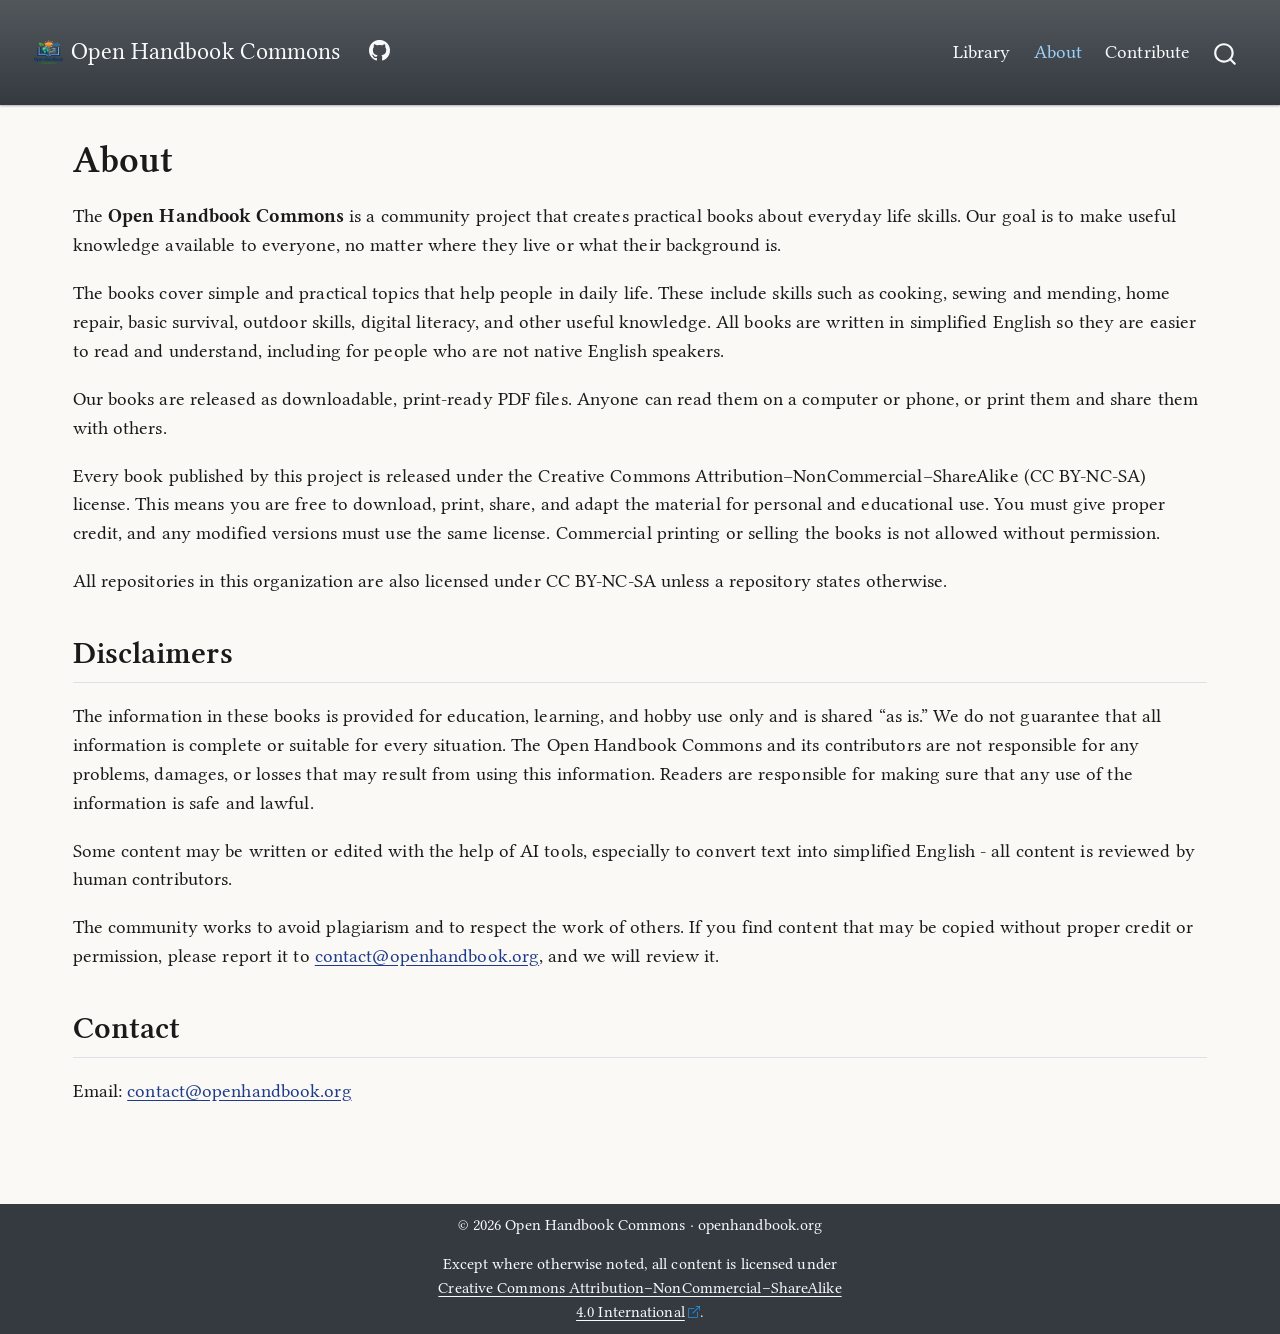
==== docs/about/index.html @ 146eb802 "website start" ====
<!DOCTYPE html>
<html xmlns="http://www.w3.org/1999/xhtml" lang="en" xml:lang="en"><head>

<meta charset="utf-8">
<meta name="generator" content="quarto-1.8.26">

<meta name="viewport" content="width=device-width, initial-scale=1.0, user-scalable=yes">


<title>About – Open Handbook Commons</title>
<style>
code{white-space: pre-wrap;}
span.smallcaps{font-variant: small-caps;}
div.columns{display: flex; gap: min(4vw, 1.5em);}
div.column{flex: auto; overflow-x: auto;}
div.hanging-indent{margin-left: 1.5em; text-indent: -1.5em;}
ul.task-list{list-style: none;}
ul.task-list li input[type="checkbox"] {
  width: 0.8em;
  margin: 0 0.8em 0.2em -1em; /* quarto-specific, see https://github.com/quarto-dev/quarto-cli/issues/4556 */ 
  vertical-align: middle;
}
</style>


<script src="../site_libs/quarto-nav/quarto-nav.js"></script>
<script src="../site_libs/quarto-nav/headroom.min.js"></script>
<script src="../site_libs/clipboard/clipboard.min.js"></script>
<script src="../site_libs/quarto-search/autocomplete.umd.js"></script>
<script src="../site_libs/quarto-search/fuse.min.js"></script>
<script src="../site_libs/quarto-search/quarto-search.js"></script>
<meta name="quarto:offset" content="../">
<script src="../site_libs/quarto-html/quarto.js" type="module"></script>
<script src="../site_libs/quarto-html/tabsets/tabsets.js" type="module"></script>
<script src="../site_libs/quarto-html/axe/axe-check.js" type="module"></script>
<script src="../site_libs/quarto-html/popper.min.js"></script>
<script src="../site_libs/quarto-html/tippy.umd.min.js"></script>
<script src="../site_libs/quarto-html/anchor.min.js"></script>
<link href="../site_libs/quarto-html/tippy.css" rel="stylesheet">
<link href="../site_libs/quarto-html/quarto-syntax-highlighting-587c61ba64f3a5504c4d52d930310e48.css" rel="stylesheet" id="quarto-text-highlighting-styles">
<script src="../site_libs/bootstrap/bootstrap.min.js"></script>
<link href="../site_libs/bootstrap/bootstrap-icons.css" rel="stylesheet">
<link href="../site_libs/bootstrap/bootstrap-e35fc0e7033b9ed4c86887e89d5472b5.min.css" rel="stylesheet" append-hash="true" id="quarto-bootstrap" data-mode="light">
<script id="quarto-search-options" type="application/json">{
  "location": "navbar",
  "copy-button": false,
  "collapse-after": 3,
  "panel-placement": "end",
  "type": "overlay",
  "limit": 50,
  "keyboard-shortcut": [
    "f",
    "/",
    "s"
  ],
  "show-item-context": false,
  "language": {
    "search-no-results-text": "No results",
    "search-matching-documents-text": "matching documents",
    "search-copy-link-title": "Copy link to search",
    "search-hide-matches-text": "Hide additional matches",
    "search-more-match-text": "more match in this document",
    "search-more-matches-text": "more matches in this document",
    "search-clear-button-title": "Clear",
    "search-text-placeholder": "",
    "search-detached-cancel-button-title": "Cancel",
    "search-submit-button-title": "Submit",
    "search-label": "Search"
  }
}</script>
<script type="text/javascript" src="https://platform-api.sharethis.com/js/sharethis.js#property=651f6abdc9bda500128cb0eb&amp;product=sticky-share-buttons&amp;source=platform" async="async"></script>
<link rel="preconnect" href="https://fonts.googleapis.com">
<link rel="preconnect" href="https://fonts.gstatic.com" crossorigin="">
<link href="https://fonts.googleapis.com/css2?family=Libertinus+Serif:wght@400;600;700&amp;display=swap" rel="stylesheet">


<link rel="stylesheet" href="../css/styles.css">
</head>

<body class="nav-fixed quarto-light">

<div id="quarto-search-results"></div>
  <header id="quarto-header" class="headroom fixed-top">
    <nav class="navbar navbar-expand-lg " data-bs-theme="dark">
      <div class="navbar-container container-fluid">
      <div class="navbar-brand-container mx-auto">
    <a href="../index.html" class="navbar-brand navbar-brand-logo">
    <img src="../images/logo.png" alt="Open Handbook Commons Logo" class="navbar-logo light-content">
    <img src="../images/logo.png" alt="Open Handbook Commons Logo" class="navbar-logo dark-content">
    </a>
    <a class="navbar-brand" href="../index.html">
    <span class="navbar-title">Open Handbook Commons</span>
    </a>
  </div>
            <div id="quarto-search" class="" title="Search"></div>
          <button class="navbar-toggler" type="button" data-bs-toggle="collapse" data-bs-target="#navbarCollapse" aria-controls="navbarCollapse" role="menu" aria-expanded="false" aria-label="Toggle navigation" onclick="if (window.quartoToggleHeadroom) { window.quartoToggleHeadroom(); }">
  <span class="navbar-toggler-icon"></span>
</button>
          <div class="collapse navbar-collapse" id="navbarCollapse">
            <ul class="navbar-nav navbar-nav-scroll me-auto">
  <li class="nav-item compact">
    <a class="nav-link" href="https://github.com/openhandbookcommons"> <i class="bi bi-github" role="img">
</i> 
<span class="menu-text"></span></a>
  </li>  
</ul>
            <ul class="navbar-nav navbar-nav-scroll ms-auto">
  <li class="nav-item">
    <a class="nav-link" href="../library/index.html"> 
<span class="menu-text">Library</span></a>
  </li>  
  <li class="nav-item">
    <a class="nav-link active" href="../about/index.html" aria-current="page"> 
<span class="menu-text">About</span></a>
  </li>  
  <li class="nav-item">
    <a class="nav-link" href="../contribute/index.html"> 
<span class="menu-text">Contribute</span></a>
  </li>  
</ul>
          </div> <!-- /navcollapse -->
            <div class="quarto-navbar-tools">
</div>
      </div> <!-- /container-fluid -->
    </nav>
</header>
<!-- content -->
<div id="quarto-content" class="quarto-container page-columns page-rows-contents page-layout-full page-navbar">
<!-- sidebar -->
<!-- margin-sidebar -->
    
<!-- main -->
<main class="content column-page" id="quarto-document-content">

<header id="title-block-header" class="quarto-title-block default">
<div class="quarto-title">
<h1 class="title">About</h1>
</div>



<div class="quarto-title-meta column-page">

    
  
    
  </div>
  


</header>


<p>The <strong>Open Handbook Commons</strong> is a community project that creates practical books about everyday life skills. Our goal is to make useful knowledge available to everyone, no matter where they live or what their background is.</p>
<p>The books cover simple and practical topics that help people in daily life. These include skills such as cooking, sewing and mending, home repair, basic survival, outdoor skills, digital literacy, and other useful knowledge. All books are written in simplified English so they are easier to read and understand, including for people who are not native English speakers.</p>
<p>Our books are released as downloadable, print-ready PDF files. Anyone can read them on a computer or phone, or print them and share them with others.</p>
<p>Every book published by this project is released under the Creative Commons Attribution–NonCommercial–ShareAlike (CC BY-NC-SA) license. This means you are free to download, print, share, and adapt the material for personal and educational use. You must give proper credit, and any modified versions must use the same license. Commercial printing or selling the books is not allowed without permission.</p>
<p>All repositories in this organization are also licensed under CC BY-NC-SA unless a repository states otherwise.</p>
<section id="disclaimers" class="level2">
<h2 class="anchored" data-anchor-id="disclaimers">Disclaimers</h2>
<p>The information in these books is provided for education, learning, and hobby use only and is shared “as is.” We do not guarantee that all information is complete or suitable for every situation. The Open Handbook Commons and its contributors are not responsible for any problems, damages, or losses that may result from using this information. Readers are responsible for making sure that any use of the information is safe and lawful.</p>
<p>Some content may be written or edited with the help of AI tools, especially to convert text into simplified English - all content is reviewed by human contributors.</p>
<p>The community works to avoid plagiarism and to respect the work of others. If you find content that may be copied without proper credit or permission, please report it to <a href="mailto:contact@openhandbook.org">contact@openhandbook.org</a>, and we will review it.</p>
</section>
<section id="contact" class="level2">
<h2 class="anchored" data-anchor-id="contact">Contact</h2>
<p>Email: <a href="mailto:contact@openhandbook.org">contact@openhandbook.org</a></p>


</section>

<a onclick="window.scrollTo(0, 0); return false;" role="button" id="quarto-back-to-top"><i class="bi bi-arrow-up"></i> Back to top</a></main> <!-- /main -->
<script id="quarto-html-after-body" type="application/javascript">
  window.document.addEventListener("DOMContentLoaded", function (event) {
    const icon = "";
    const anchorJS = new window.AnchorJS();
    anchorJS.options = {
      placement: 'right',
      icon: icon
    };
    anchorJS.add('.anchored');
    const isCodeAnnotation = (el) => {
      for (const clz of el.classList) {
        if (clz.startsWith('code-annotation-')) {                     
          return true;
        }
      }
      return false;
    }
    const onCopySuccess = function(e) {
      // button target
      const button = e.trigger;
      // don't keep focus
      button.blur();
      // flash "checked"
      button.classList.add('code-copy-button-checked');
      var currentTitle = button.getAttribute("title");
      button.setAttribute("title", "Copied!");
      let tooltip;
      if (window.bootstrap) {
        button.setAttribute("data-bs-toggle", "tooltip");
        button.setAttribute("data-bs-placement", "left");
        button.setAttribute("data-bs-title", "Copied!");
        tooltip = new bootstrap.Tooltip(button, 
          { trigger: "manual", 
            customClass: "code-copy-button-tooltip",
            offset: [0, -8]});
        tooltip.show();    
      }
      setTimeout(function() {
        if (tooltip) {
          tooltip.hide();
          button.removeAttribute("data-bs-title");
          button.removeAttribute("data-bs-toggle");
          button.removeAttribute("data-bs-placement");
        }
        button.setAttribute("title", currentTitle);
        button.classList.remove('code-copy-button-checked');
      }, 1000);
      // clear code selection
      e.clearSelection();
    }
    const getTextToCopy = function(trigger) {
      const outerScaffold = trigger.parentElement.cloneNode(true);
      const codeEl = outerScaffold.querySelector('code');
      for (const childEl of codeEl.children) {
        if (isCodeAnnotation(childEl)) {
          childEl.remove();
        }
      }
      return codeEl.innerText;
    }
    const clipboard = new window.ClipboardJS('.code-copy-button:not([data-in-quarto-modal])', {
      text: getTextToCopy
    });
    clipboard.on('success', onCopySuccess);
    if (window.document.getElementById('quarto-embedded-source-code-modal')) {
      const clipboardModal = new window.ClipboardJS('.code-copy-button[data-in-quarto-modal]', {
        text: getTextToCopy,
        container: window.document.getElementById('quarto-embedded-source-code-modal')
      });
      clipboardModal.on('success', onCopySuccess);
    }
      var localhostRegex = new RegExp(/^(?:http|https):\/\/localhost\:?[0-9]*\//);
      var mailtoRegex = new RegExp(/^mailto:/);
        var filterRegex = new RegExp("https:\/\/openhandbook\.org");
      var isInternal = (href) => {
          return filterRegex.test(href) || localhostRegex.test(href) || mailtoRegex.test(href);
      }
      // Inspect non-navigation links and adorn them if external
     var links = window.document.querySelectorAll('a[href]:not(.nav-link):not(.navbar-brand):not(.toc-action):not(.sidebar-link):not(.sidebar-item-toggle):not(.pagination-link):not(.no-external):not([aria-hidden]):not(.dropdown-item):not(.quarto-navigation-tool):not(.about-link)');
      for (var i=0; i<links.length; i++) {
        const link = links[i];
        if (!isInternal(link.href)) {
          // undo the damage that might have been done by quarto-nav.js in the case of
          // links that we want to consider external
          if (link.dataset.originalHref !== undefined) {
            link.href = link.dataset.originalHref;
          }
            // target, if specified
            link.setAttribute("target", "_blank");
            if (link.getAttribute("rel") === null) {
              link.setAttribute("rel", "noopener");
            }
            // default icon
            link.classList.add("external");
        }
      }
    function tippyHover(el, contentFn, onTriggerFn, onUntriggerFn) {
      const config = {
        allowHTML: true,
        maxWidth: 500,
        delay: 100,
        arrow: false,
        appendTo: function(el) {
            return el.parentElement;
        },
        interactive: true,
        interactiveBorder: 10,
        theme: 'quarto',
        placement: 'bottom-start',
      };
      if (contentFn) {
        config.content = contentFn;
      }
      if (onTriggerFn) {
        config.onTrigger = onTriggerFn;
      }
      if (onUntriggerFn) {
        config.onUntrigger = onUntriggerFn;
      }
      window.tippy(el, config); 
    }
    const noterefs = window.document.querySelectorAll('a[role="doc-noteref"]');
    for (var i=0; i<noterefs.length; i++) {
      const ref = noterefs[i];
      tippyHover(ref, function() {
        // use id or data attribute instead here
        let href = ref.getAttribute('data-footnote-href') || ref.getAttribute('href');
        try { href = new URL(href).hash; } catch {}
        const id = href.replace(/^#\/?/, "");
        const note = window.document.getElementById(id);
        if (note) {
          return note.innerHTML;
        } else {
          return "";
        }
      });
    }
    const xrefs = window.document.querySelectorAll('a.quarto-xref');
    const processXRef = (id, note) => {
      // Strip column container classes
      const stripColumnClz = (el) => {
        el.classList.remove("page-full", "page-columns");
        if (el.children) {
          for (const child of el.children) {
            stripColumnClz(child);
          }
        }
      }
      stripColumnClz(note)
      if (id === null || id.startsWith('sec-')) {
        // Special case sections, only their first couple elements
        const container = document.createElement("div");
        if (note.children && note.children.length > 2) {
          container.appendChild(note.children[0].cloneNode(true));
          for (let i = 1; i < note.children.length; i++) {
            const child = note.children[i];
            if (child.tagName === "P" && child.innerText === "") {
              continue;
            } else {
              container.appendChild(child.cloneNode(true));
              break;
            }
          }
          if (window.Quarto?.typesetMath) {
            window.Quarto.typesetMath(container);
          }
          return container.innerHTML
        } else {
          if (window.Quarto?.typesetMath) {
            window.Quarto.typesetMath(note);
          }
          return note.innerHTML;
        }
      } else {
        // Remove any anchor links if they are present
        const anchorLink = note.querySelector('a.anchorjs-link');
        if (anchorLink) {
          anchorLink.remove();
        }
        if (window.Quarto?.typesetMath) {
          window.Quarto.typesetMath(note);
        }
        if (note.classList.contains("callout")) {
          return note.outerHTML;
        } else {
          return note.innerHTML;
        }
      }
    }
    for (var i=0; i<xrefs.length; i++) {
      const xref = xrefs[i];
      tippyHover(xref, undefined, function(instance) {
        instance.disable();
        let url = xref.getAttribute('href');
        let hash = undefined; 
        if (url.startsWith('#')) {
          hash = url;
        } else {
          try { hash = new URL(url).hash; } catch {}
        }
        if (hash) {
          const id = hash.replace(/^#\/?/, "");
          const note = window.document.getElementById(id);
          if (note !== null) {
            try {
              const html = processXRef(id, note.cloneNode(true));
              instance.setContent(html);
            } finally {
              instance.enable();
              instance.show();
            }
          } else {
            // See if we can fetch this
            fetch(url.split('#')[0])
            .then(res => res.text())
            .then(html => {
              const parser = new DOMParser();
              const htmlDoc = parser.parseFromString(html, "text/html");
              const note = htmlDoc.getElementById(id);
              if (note !== null) {
                const html = processXRef(id, note);
                instance.setContent(html);
              } 
            }).finally(() => {
              instance.enable();
              instance.show();
            });
          }
        } else {
          // See if we can fetch a full url (with no hash to target)
          // This is a special case and we should probably do some content thinning / targeting
          fetch(url)
          .then(res => res.text())
          .then(html => {
            const parser = new DOMParser();
            const htmlDoc = parser.parseFromString(html, "text/html");
            const note = htmlDoc.querySelector('main.content');
            if (note !== null) {
              // This should only happen for chapter cross references
              // (since there is no id in the URL)
              // remove the first header
              if (note.children.length > 0 && note.children[0].tagName === "HEADER") {
                note.children[0].remove();
              }
              const html = processXRef(null, note);
              instance.setContent(html);
            } 
          }).finally(() => {
            instance.enable();
            instance.show();
          });
        }
      }, function(instance) {
      });
    }
        let selectedAnnoteEl;
        const selectorForAnnotation = ( cell, annotation) => {
          let cellAttr = 'data-code-cell="' + cell + '"';
          let lineAttr = 'data-code-annotation="' +  annotation + '"';
          const selector = 'span[' + cellAttr + '][' + lineAttr + ']';
          return selector;
        }
        const selectCodeLines = (annoteEl) => {
          const doc = window.document;
          const targetCell = annoteEl.getAttribute("data-target-cell");
          const targetAnnotation = annoteEl.getAttribute("data-target-annotation");
          const annoteSpan = window.document.querySelector(selectorForAnnotation(targetCell, targetAnnotation));
          const lines = annoteSpan.getAttribute("data-code-lines").split(",");
          const lineIds = lines.map((line) => {
            return targetCell + "-" + line;
          })
          let top = null;
          let height = null;
          let parent = null;
          if (lineIds.length > 0) {
              //compute the position of the single el (top and bottom and make a div)
              const el = window.document.getElementById(lineIds[0]);
              top = el.offsetTop;
              height = el.offsetHeight;
              parent = el.parentElement.parentElement;
            if (lineIds.length > 1) {
              const lastEl = window.document.getElementById(lineIds[lineIds.length - 1]);
              const bottom = lastEl.offsetTop + lastEl.offsetHeight;
              height = bottom - top;
            }
            if (top !== null && height !== null && parent !== null) {
              // cook up a div (if necessary) and position it 
              let div = window.document.getElementById("code-annotation-line-highlight");
              if (div === null) {
                div = window.document.createElement("div");
                div.setAttribute("id", "code-annotation-line-highlight");
                div.style.position = 'absolute';
                parent.appendChild(div);
              }
              div.style.top = top - 2 + "px";
              div.style.height = height + 4 + "px";
              div.style.left = 0;
              let gutterDiv = window.document.getElementById("code-annotation-line-highlight-gutter");
              if (gutterDiv === null) {
                gutterDiv = window.document.createElement("div");
                gutterDiv.setAttribute("id", "code-annotation-line-highlight-gutter");
                gutterDiv.style.position = 'absolute';
                const codeCell = window.document.getElementById(targetCell);
                const gutter = codeCell.querySelector('.code-annotation-gutter');
                gutter.appendChild(gutterDiv);
              }
              gutterDiv.style.top = top - 2 + "px";
              gutterDiv.style.height = height + 4 + "px";
            }
            selectedAnnoteEl = annoteEl;
          }
        };
        const unselectCodeLines = () => {
          const elementsIds = ["code-annotation-line-highlight", "code-annotation-line-highlight-gutter"];
          elementsIds.forEach((elId) => {
            const div = window.document.getElementById(elId);
            if (div) {
              div.remove();
            }
          });
          selectedAnnoteEl = undefined;
        };
          // Handle positioning of the toggle
      window.addEventListener(
        "resize",
        throttle(() => {
          elRect = undefined;
          if (selectedAnnoteEl) {
            selectCodeLines(selectedAnnoteEl);
          }
        }, 10)
      );
      function throttle(fn, ms) {
      let throttle = false;
      let timer;
        return (...args) => {
          if(!throttle) { // first call gets through
              fn.apply(this, args);
              throttle = true;
          } else { // all the others get throttled
              if(timer) clearTimeout(timer); // cancel #2
              timer = setTimeout(() => {
                fn.apply(this, args);
                timer = throttle = false;
              }, ms);
          }
        };
      }
        // Attach click handler to the DT
        const annoteDls = window.document.querySelectorAll('dt[data-target-cell]');
        for (const annoteDlNode of annoteDls) {
          annoteDlNode.addEventListener('click', (event) => {
            const clickedEl = event.target;
            if (clickedEl !== selectedAnnoteEl) {
              unselectCodeLines();
              const activeEl = window.document.querySelector('dt[data-target-cell].code-annotation-active');
              if (activeEl) {
                activeEl.classList.remove('code-annotation-active');
              }
              selectCodeLines(clickedEl);
              clickedEl.classList.add('code-annotation-active');
            } else {
              // Unselect the line
              unselectCodeLines();
              clickedEl.classList.remove('code-annotation-active');
            }
          });
        }
    const findCites = (el) => {
      const parentEl = el.parentElement;
      if (parentEl) {
        const cites = parentEl.dataset.cites;
        if (cites) {
          return {
            el,
            cites: cites.split(' ')
          };
        } else {
          return findCites(el.parentElement)
        }
      } else {
        return undefined;
      }
    };
    var bibliorefs = window.document.querySelectorAll('a[role="doc-biblioref"]');
    for (var i=0; i<bibliorefs.length; i++) {
      const ref = bibliorefs[i];
      const citeInfo = findCites(ref);
      if (citeInfo) {
        tippyHover(citeInfo.el, function() {
          var popup = window.document.createElement('div');
          citeInfo.cites.forEach(function(cite) {
            var citeDiv = window.document.createElement('div');
            citeDiv.classList.add('hanging-indent');
            citeDiv.classList.add('csl-entry');
            var biblioDiv = window.document.getElementById('ref-' + cite);
            if (biblioDiv) {
              citeDiv.innerHTML = biblioDiv.innerHTML;
            }
            popup.appendChild(citeDiv);
          });
          return popup.innerHTML;
        });
      }
    }
  });
  </script>
</div> <!-- /content -->
<footer class="footer">
  <div class="nav-footer">
    <div class="nav-footer-left">
      &nbsp;
    </div>   
    <div class="nav-footer-center">
<p>
© 2026 Open Handbook Commons · openhandbook.org
</p>
<p>
Except where otherwise noted, all content is licensed under <a href="https://creativecommons.org/licenses/by-nc-sa/4.0/" target="_blank" rel="noopener"> Creative Commons Attribution–NonCommercial–ShareAlike 4.0 International</a>.
</p>
</div>
    <div class="nav-footer-right">
      &nbsp;
    </div>
  </div>
</footer>
<div class="sharethis-sticky-share-buttons"></div>




</body></html>
---- docs/site_libs/quarto-html/tippy.css ----
.tippy-box[data-animation=fade][data-state=hidden]{opacity:0}[data-tippy-root]{max-width:calc(100vw - 10px)}.tippy-box{position:relative;background-color:#333;color:#fff;border-radius:4px;font-size:14px;line-height:1.4;white-space:normal;outline:0;transition-property:transform,visibility,opacity}.tippy-box[data-placement^=top]>.tippy-arrow{bottom:0}.tippy-box[data-placement^=top]>.tippy-arrow:before{bottom:-7px;left:0;border-width:8px 8px 0;border-top-color:initial;transform-origin:center top}.tippy-box[data-placement^=bottom]>.tippy-arrow{top:0}.tippy-box[data-placement^=bottom]>.tippy-arrow:before{top:-7px;left:0;border-width:0 8px 8px;border-bottom-color:initial;transform-origin:center bottom}.tippy-box[data-placement^=left]>.tippy-arrow{right:0}.tippy-box[data-placement^=left]>.tippy-arrow:before{border-width:8px 0 8px 8px;border-left-color:initial;right:-7px;transform-origin:center left}.tippy-box[data-placement^=right]>.tippy-arrow{left:0}.tippy-box[data-placement^=right]>.tippy-arrow:before{left:-7px;border-width:8px 8px 8px 0;border-right-color:initial;transform-origin:center right}.tippy-box[data-inertia][data-state=visible]{transition-timing-function:cubic-bezier(.54,1.5,.38,1.11)}.tippy-arrow{width:16px;height:16px;color:#333}.tippy-arrow:before{content:"";position:absolute;border-color:transparent;border-style:solid}.tippy-content{position:relative;padding:5px 9px;z-index:1}
---- docs/site_libs/quarto-html/quarto-syntax-highlighting-587c61ba64f3a5504c4d52d930310e48.css ----
/* quarto syntax highlight colors */
:root {
  --quarto-hl-ot-color: #003B4F;
  --quarto-hl-at-color: #657422;
  --quarto-hl-ss-color: #20794D;
  --quarto-hl-an-color: #5E5E5E;
  --quarto-hl-fu-color: #4758AB;
  --quarto-hl-st-color: #20794D;
  --quarto-hl-cf-color: #003B4F;
  --quarto-hl-op-color: #5E5E5E;
  --quarto-hl-er-color: #AD0000;
  --quarto-hl-bn-color: #AD0000;
  --quarto-hl-al-color: #AD0000;
  --quarto-hl-va-color: #111111;
  --quarto-hl-bu-color: inherit;
  --quarto-hl-ex-color: inherit;
  --quarto-hl-pp-color: #AD0000;
  --quarto-hl-in-color: #5E5E5E;
  --quarto-hl-vs-color: #20794D;
  --quarto-hl-wa-color: #5E5E5E;
  --quarto-hl-do-color: #5E5E5E;
  --quarto-hl-im-color: #00769E;
  --quarto-hl-ch-color: #20794D;
  --quarto-hl-dt-color: #AD0000;
  --quarto-hl-fl-color: #AD0000;
  --quarto-hl-co-color: #5E5E5E;
  --quarto-hl-cv-color: #5E5E5E;
  --quarto-hl-cn-color: #8f5902;
  --quarto-hl-sc-color: #5E5E5E;
  --quarto-hl-dv-color: #AD0000;
  --quarto-hl-kw-color: #003B4F;
}

/* other quarto variables */
:root {
  --quarto-font-monospace: SFMono-Regular, Menlo, Monaco, Consolas, "Liberation Mono", "Courier New", monospace;
}

/* syntax highlight based on Pandoc's rules */
pre > code.sourceCode > span {
  color: #003B4F;
}

code.sourceCode > span {
  color: #003B4F;
}

div.sourceCode,
div.sourceCode pre.sourceCode {
  color: #003B4F;
}

/* Normal */
code span {
  color: #003B4F;
}

/* Alert */
code span.al {
  color: #AD0000;
  font-style: inherit;
}

/* Annotation */
code span.an {
  color: #5E5E5E;
  font-style: inherit;
}

/* Attribute */
code span.at {
  color: #657422;
  font-style: inherit;
}

/* BaseN */
code span.bn {
  color: #AD0000;
  font-style: inherit;
}

/* BuiltIn */
code span.bu {
  font-style: inherit;
}

/* ControlFlow */
code span.cf {
  color: #003B4F;
  font-weight: bold;
  font-style: inherit;
}

/* Char */
code span.ch {
  color: #20794D;
  font-style: inherit;
}

/* Constant */
code span.cn {
  color: #8f5902;
  font-style: inherit;
}

/* Comment */
code span.co {
  color: #5E5E5E;
  font-style: inherit;
}

/* CommentVar */
code span.cv {
  color: #5E5E5E;
  font-style: italic;
}

/* Documentation */
code span.do {
  color: #5E5E5E;
  font-style: italic;
}

/* DataType */
code span.dt {
  color: #AD0000;
  font-style: inherit;
}

/* DecVal */
code span.dv {
  color: #AD0000;
  font-style: inherit;
}

/* Error */
code span.er {
  color: #AD0000;
  font-style: inherit;
}

/* Extension */
code span.ex {
  font-style: inherit;
}

/* Float */
code span.fl {
  color: #AD0000;
  font-style: inherit;
}

/* Function */
code span.fu {
  color: #4758AB;
  font-style: inherit;
}

/* Import */
code span.im {
  color: #00769E;
  font-style: inherit;
}

/* Information */
code span.in {
  color: #5E5E5E;
  font-style: inherit;
}

/* Keyword */
code span.kw {
  color: #003B4F;
  font-weight: bold;
  font-style: inherit;
}

/* Operator */
code span.op {
  color: #5E5E5E;
  font-style: inherit;
}

/* Other */
code span.ot {
  color: #003B4F;
  font-style: inherit;
}

/* Preprocessor */
code span.pp {
  color: #AD0000;
  font-style: inherit;
}

/* SpecialChar */
code span.sc {
  color: #5E5E5E;
  font-style: inherit;
}

/* SpecialString */
code span.ss {
  color: #20794D;
  font-style: inherit;
}

/* String */
code span.st {
  color: #20794D;
  font-style: inherit;
}

/* Variable */
code span.va {
  color: #111111;
  font-style: inherit;
}

/* VerbatimString */
code span.vs {
  color: #20794D;
  font-style: inherit;
}

/* Warning */
code span.wa {
  color: #5E5E5E;
  font-style: italic;
}

.prevent-inlining {
  content: "</";
}

/*# sourceMappingURL=2dce1cc6c82594539e1579de68416b47.css.map */
---- docs/css/styles.css ----
body {
  background-color: #faf9f6;
  color: #1a1a1a;
}

a {
  color: #1e3a8a;
}

a:hover {
  color: #1e40af;
}
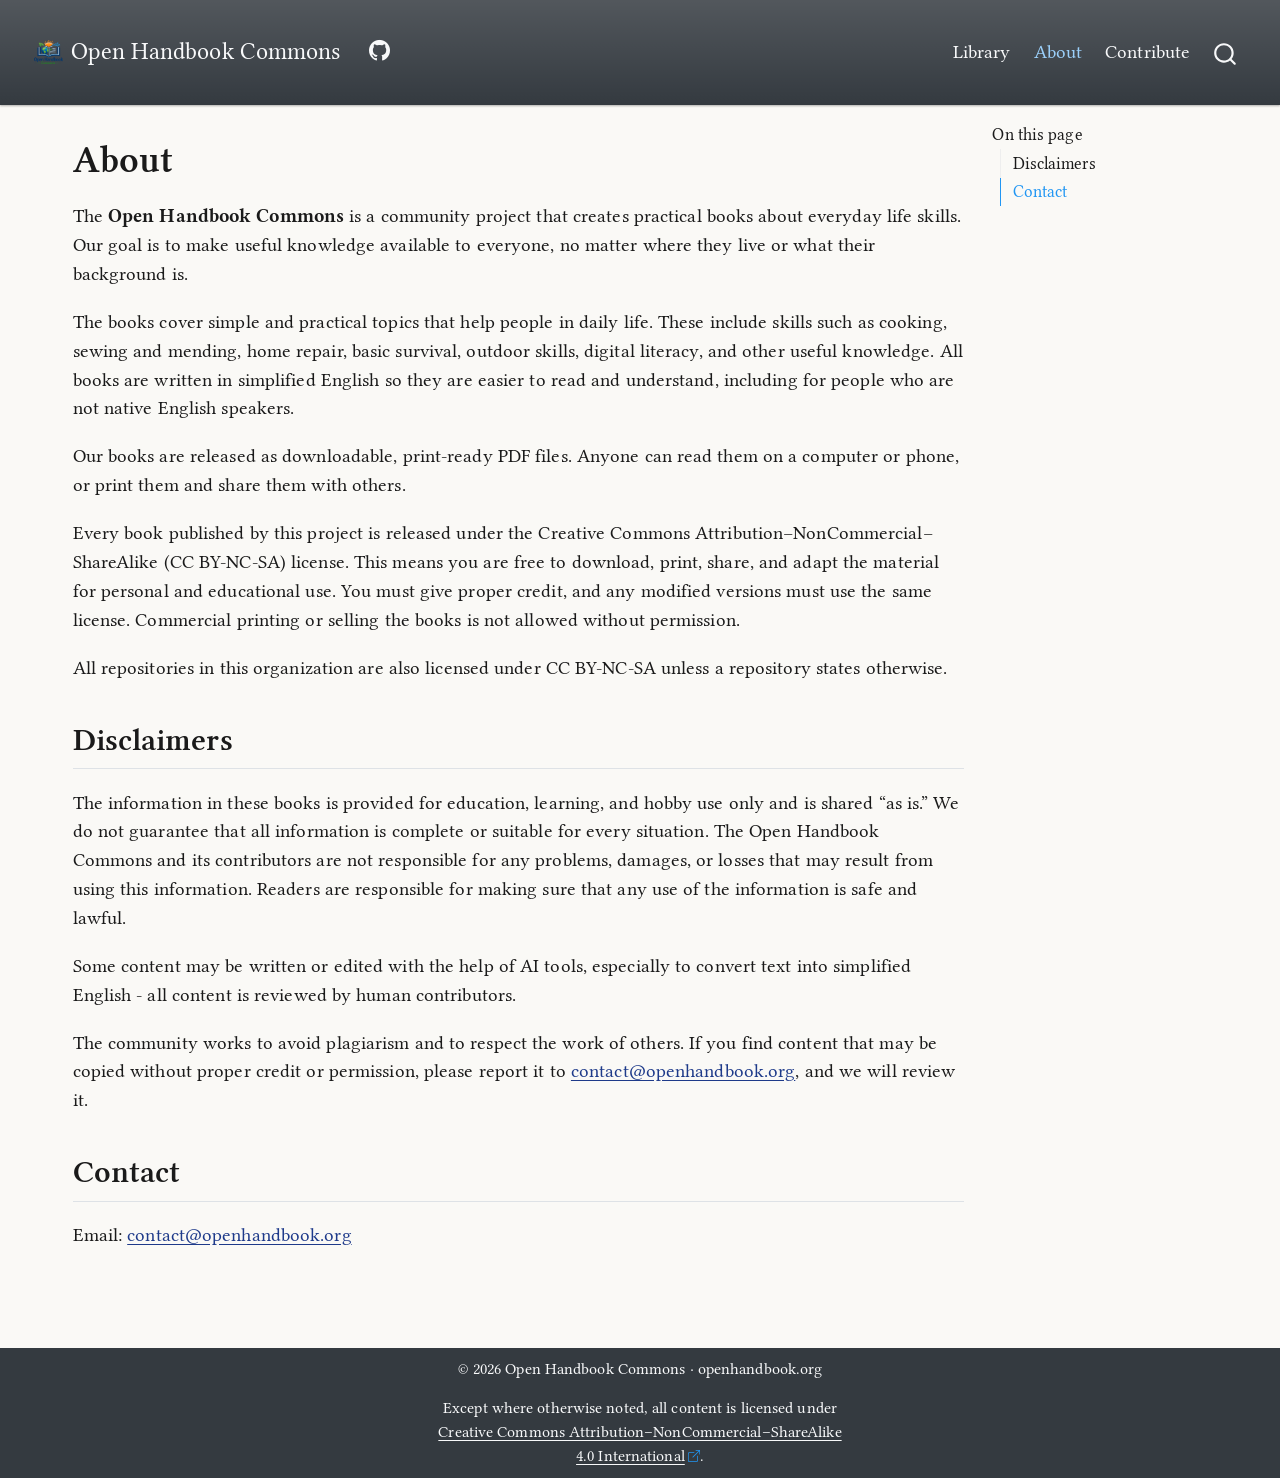
==== commit 22ffa6bc: "corrections" ====
--- a/docs/about/index.html
+++ b/docs/about/index.html
@@ -128,9 +128,18 @@
 <div id="quarto-content" class="quarto-container page-columns page-rows-contents page-layout-full page-navbar">
 <!-- sidebar -->
 <!-- margin-sidebar -->
-    
+    <div id="quarto-margin-sidebar" class="sidebar margin-sidebar">
+        <nav id="TOC" role="doc-toc" class="toc-active">
+    <h2 id="toc-title">On this page</h2>
+   
+  <ul>
+  <li><a href="#disclaimers" id="toc-disclaimers" class="nav-link active" data-scroll-target="#disclaimers">Disclaimers</a></li>
+  <li><a href="#contact" id="toc-contact" class="nav-link" data-scroll-target="#contact">Contact</a></li>
+  </ul>
+</nav>
+    </div>
 <!-- main -->
-<main class="content column-page" id="quarto-document-content">
+<main class="content column-page-left" id="quarto-document-content">
 
 <header id="title-block-header" class="quarto-title-block default">
 <div class="quarto-title">
@@ -139,7 +148,7 @@
 
 
 
-<div class="quarto-title-meta column-page">
+<div class="quarto-title-meta column-page-left">
 
     
   
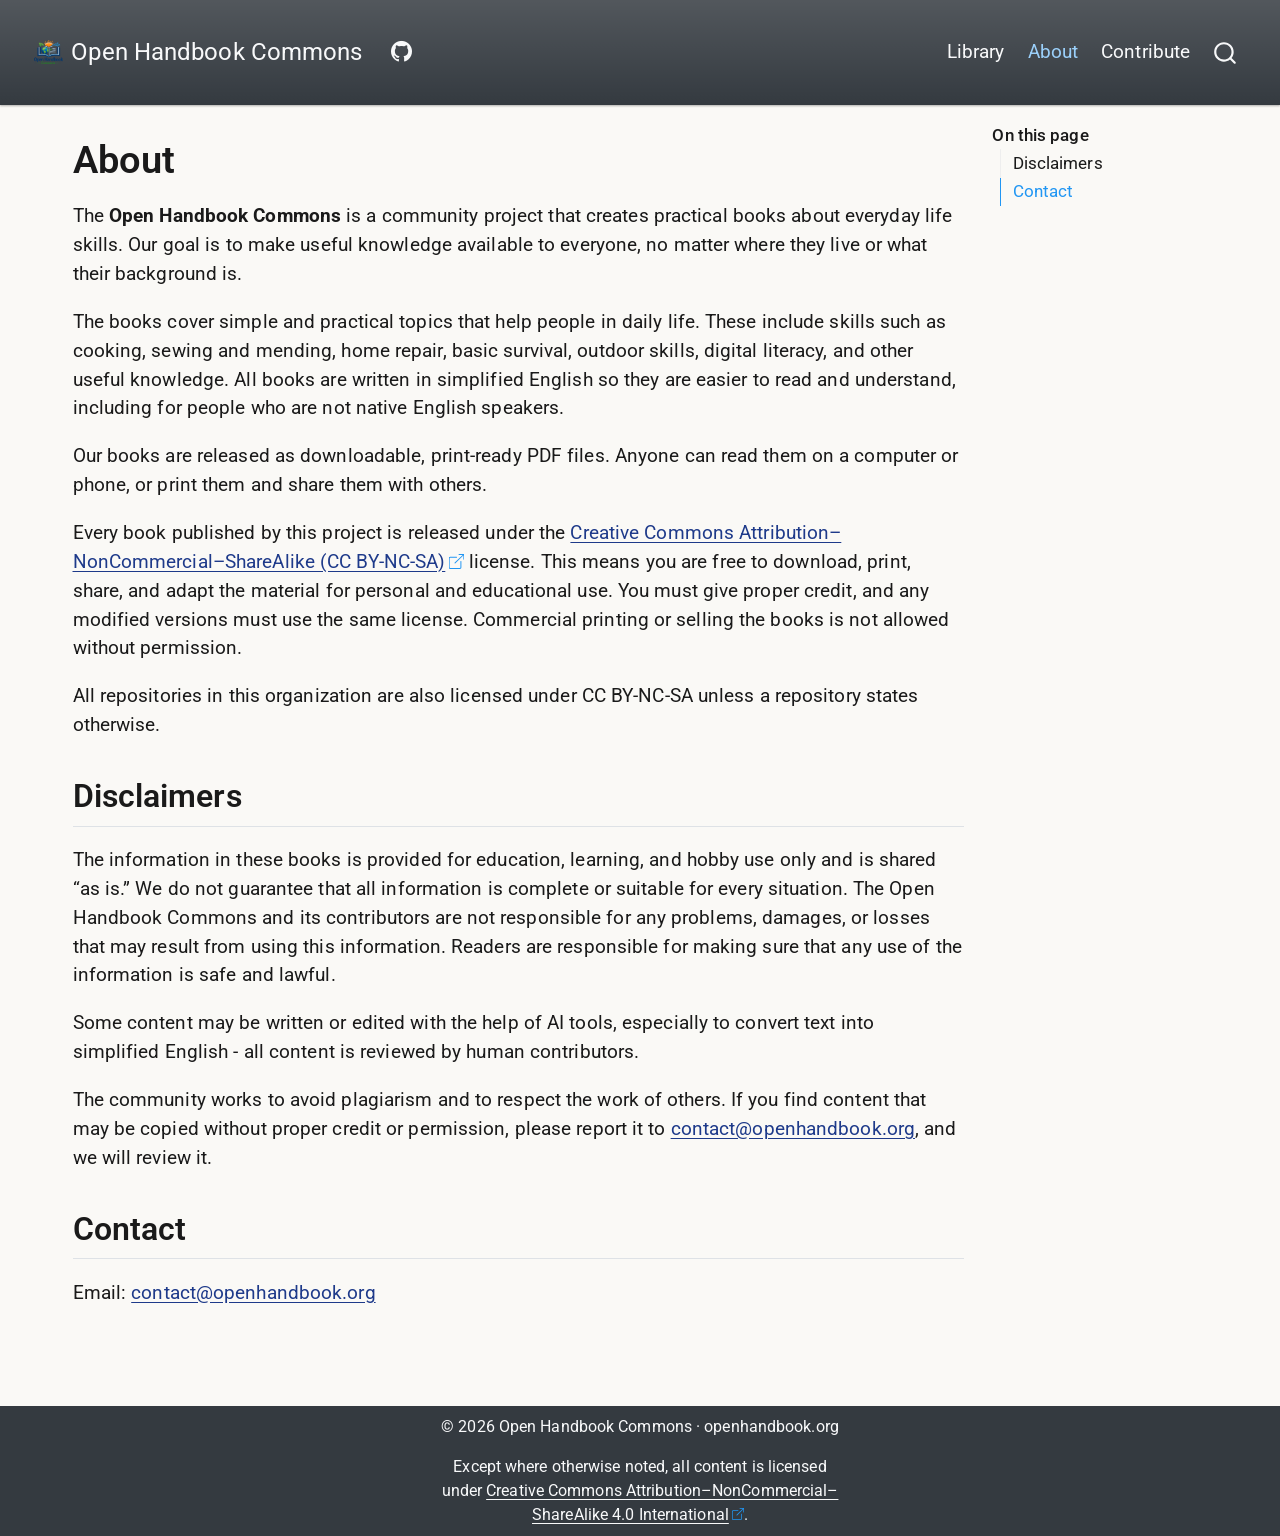
==== commit 15020003: "update" ====
--- a/docs/about/index.html
+++ b/docs/about/index.html
@@ -40,7 +40,7 @@
 <link href="../site_libs/quarto-html/quarto-syntax-highlighting-587c61ba64f3a5504c4d52d930310e48.css" rel="stylesheet" id="quarto-text-highlighting-styles">
 <script src="../site_libs/bootstrap/bootstrap.min.js"></script>
 <link href="../site_libs/bootstrap/bootstrap-icons.css" rel="stylesheet">
-<link href="../site_libs/bootstrap/bootstrap-e35fc0e7033b9ed4c86887e89d5472b5.min.css" rel="stylesheet" append-hash="true" id="quarto-bootstrap" data-mode="light">
+<link href="../site_libs/bootstrap/bootstrap-a3354d8fce0d26bc6a2af6684510728c.min.css" rel="stylesheet" append-hash="true" id="quarto-bootstrap" data-mode="light">
 <script id="quarto-search-options" type="application/json">{
   "location": "navbar",
   "copy-button": false,
@@ -163,7 +163,7 @@
 <p>The <strong>Open Handbook Commons</strong> is a community project that creates practical books about everyday life skills. Our goal is to make useful knowledge available to everyone, no matter where they live or what their background is.</p>
 <p>The books cover simple and practical topics that help people in daily life. These include skills such as cooking, sewing and mending, home repair, basic survival, outdoor skills, digital literacy, and other useful knowledge. All books are written in simplified English so they are easier to read and understand, including for people who are not native English speakers.</p>
 <p>Our books are released as downloadable, print-ready PDF files. Anyone can read them on a computer or phone, or print them and share them with others.</p>
-<p>Every book published by this project is released under the Creative Commons Attribution–NonCommercial–ShareAlike (CC BY-NC-SA) license. This means you are free to download, print, share, and adapt the material for personal and educational use. You must give proper credit, and any modified versions must use the same license. Commercial printing or selling the books is not allowed without permission.</p>
+<p>Every book published by this project is released under the <a href="https://creativecommons.org/licenses/by-nc-sa/4.0/">Creative Commons Attribution–NonCommercial–ShareAlike (CC BY-NC-SA)</a> license. This means you are free to download, print, share, and adapt the material for personal and educational use. You must give proper credit, and any modified versions must use the same license. Commercial printing or selling the books is not allowed without permission.</p>
 <p>All repositories in this organization are also licensed under CC BY-NC-SA unless a repository states otherwise.</p>
 <section id="disclaimers" class="level2">
 <h2 class="anchored" data-anchor-id="disclaimers">Disclaimers</h2>
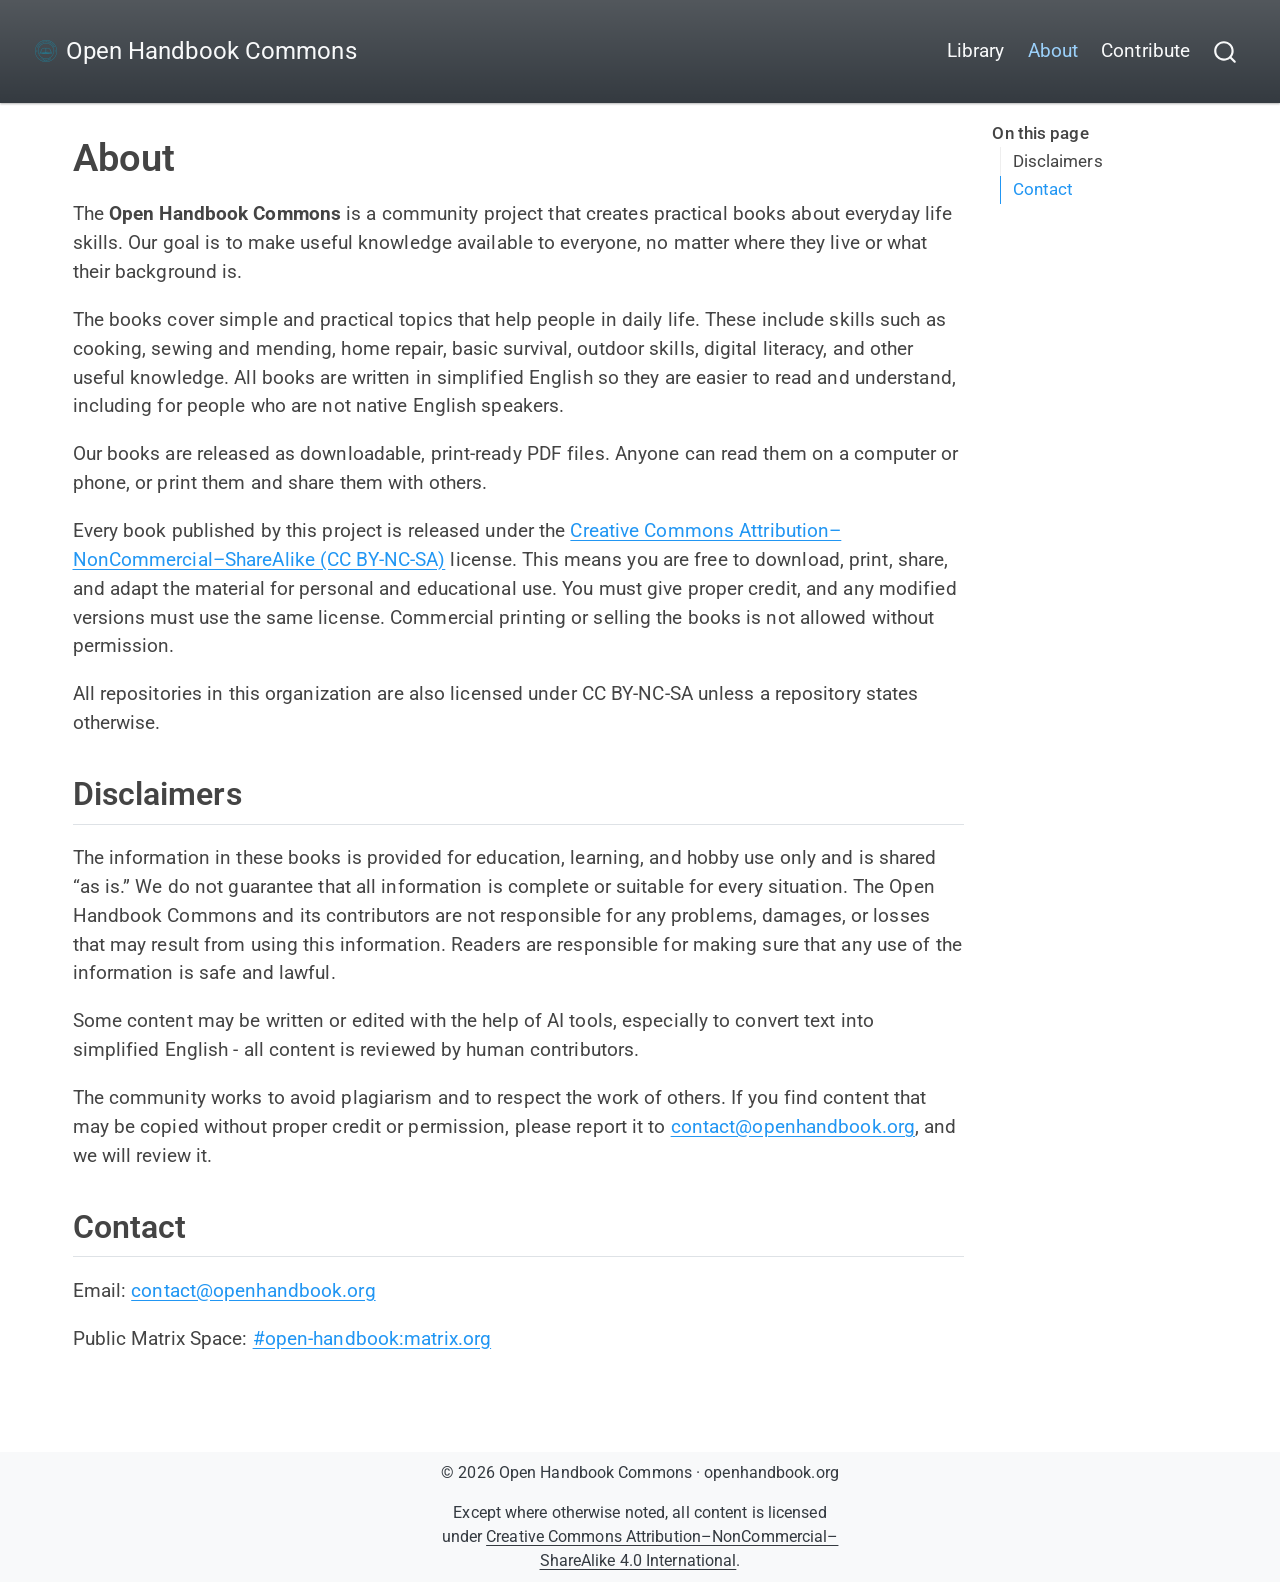
==== commit 628f9565: "multiple updates" ====
--- a/docs/about/index.html
+++ b/docs/about/index.html
@@ -30,6 +30,7 @@
 <script src="../site_libs/quarto-search/fuse.min.js"></script>
 <script src="../site_libs/quarto-search/quarto-search.js"></script>
 <meta name="quarto:offset" content="../">
+<link href="../images/logo.png" rel="icon" type="image/png">
 <script src="../site_libs/quarto-html/quarto.js" type="module"></script>
 <script src="../site_libs/quarto-html/tabsets/tabsets.js" type="module"></script>
 <script src="../site_libs/quarto-html/axe/axe-check.js" type="module"></script>
@@ -40,7 +41,7 @@
 <link href="../site_libs/quarto-html/quarto-syntax-highlighting-587c61ba64f3a5504c4d52d930310e48.css" rel="stylesheet" id="quarto-text-highlighting-styles">
 <script src="../site_libs/bootstrap/bootstrap.min.js"></script>
 <link href="../site_libs/bootstrap/bootstrap-icons.css" rel="stylesheet">
-<link href="../site_libs/bootstrap/bootstrap-a3354d8fce0d26bc6a2af6684510728c.min.css" rel="stylesheet" append-hash="true" id="quarto-bootstrap" data-mode="light">
+<link href="../site_libs/bootstrap/bootstrap-1f50e51d884a43f3b4fdaa1d08d226e6.min.css" rel="stylesheet" append-hash="true" id="quarto-bootstrap" data-mode="light">
 <script id="quarto-search-options" type="application/json">{
   "location": "navbar",
   "copy-button": false,
@@ -74,7 +75,6 @@
 <link href="https://fonts.googleapis.com/css2?family=Libertinus+Serif:wght@400;600;700&amp;display=swap" rel="stylesheet">
 
 
-<link rel="stylesheet" href="../css/styles.css">
 </head>
 
 <body class="nav-fixed quarto-light">
@@ -97,16 +97,9 @@
   <span class="navbar-toggler-icon"></span>
 </button>
           <div class="collapse navbar-collapse" id="navbarCollapse">
-            <ul class="navbar-nav navbar-nav-scroll me-auto">
-  <li class="nav-item compact">
-    <a class="nav-link" href="https://github.com/openhandbookcommons"> <i class="bi bi-github" role="img">
-</i> 
-<span class="menu-text"></span></a>
-  </li>  
-</ul>
             <ul class="navbar-nav navbar-nav-scroll ms-auto">
   <li class="nav-item">
-    <a class="nav-link" href="../library/index.html"> 
+    <a class="nav-link" href="../library.html"> 
 <span class="menu-text">Library</span></a>
   </li>  
   <li class="nav-item">
@@ -174,11 +167,12 @@
 <section id="contact" class="level2">
 <h2 class="anchored" data-anchor-id="contact">Contact</h2>
 <p>Email: <a href="mailto:contact@openhandbook.org">contact@openhandbook.org</a></p>
+<p>Public Matrix Space: <a href="https://matrix.to/#/#open-handbook:matrix.org">#open-handbook:matrix.org</a></p>
 
 
 </section>
 
-<a onclick="window.scrollTo(0, 0); return false;" role="button" id="quarto-back-to-top"><i class="bi bi-arrow-up"></i> Back to top</a></main> <!-- /main -->
+</main> <!-- /main -->
 <script id="quarto-html-after-body" type="application/javascript">
   window.document.addEventListener("DOMContentLoaded", function (event) {
     const icon = "";
@@ -271,8 +265,6 @@
             if (link.getAttribute("rel") === null) {
               link.setAttribute("rel", "noopener");
             }
-            // default icon
-            link.classList.add("external");
         }
       }
     function tippyHover(el, contentFn, onTriggerFn, onUntriggerFn) {
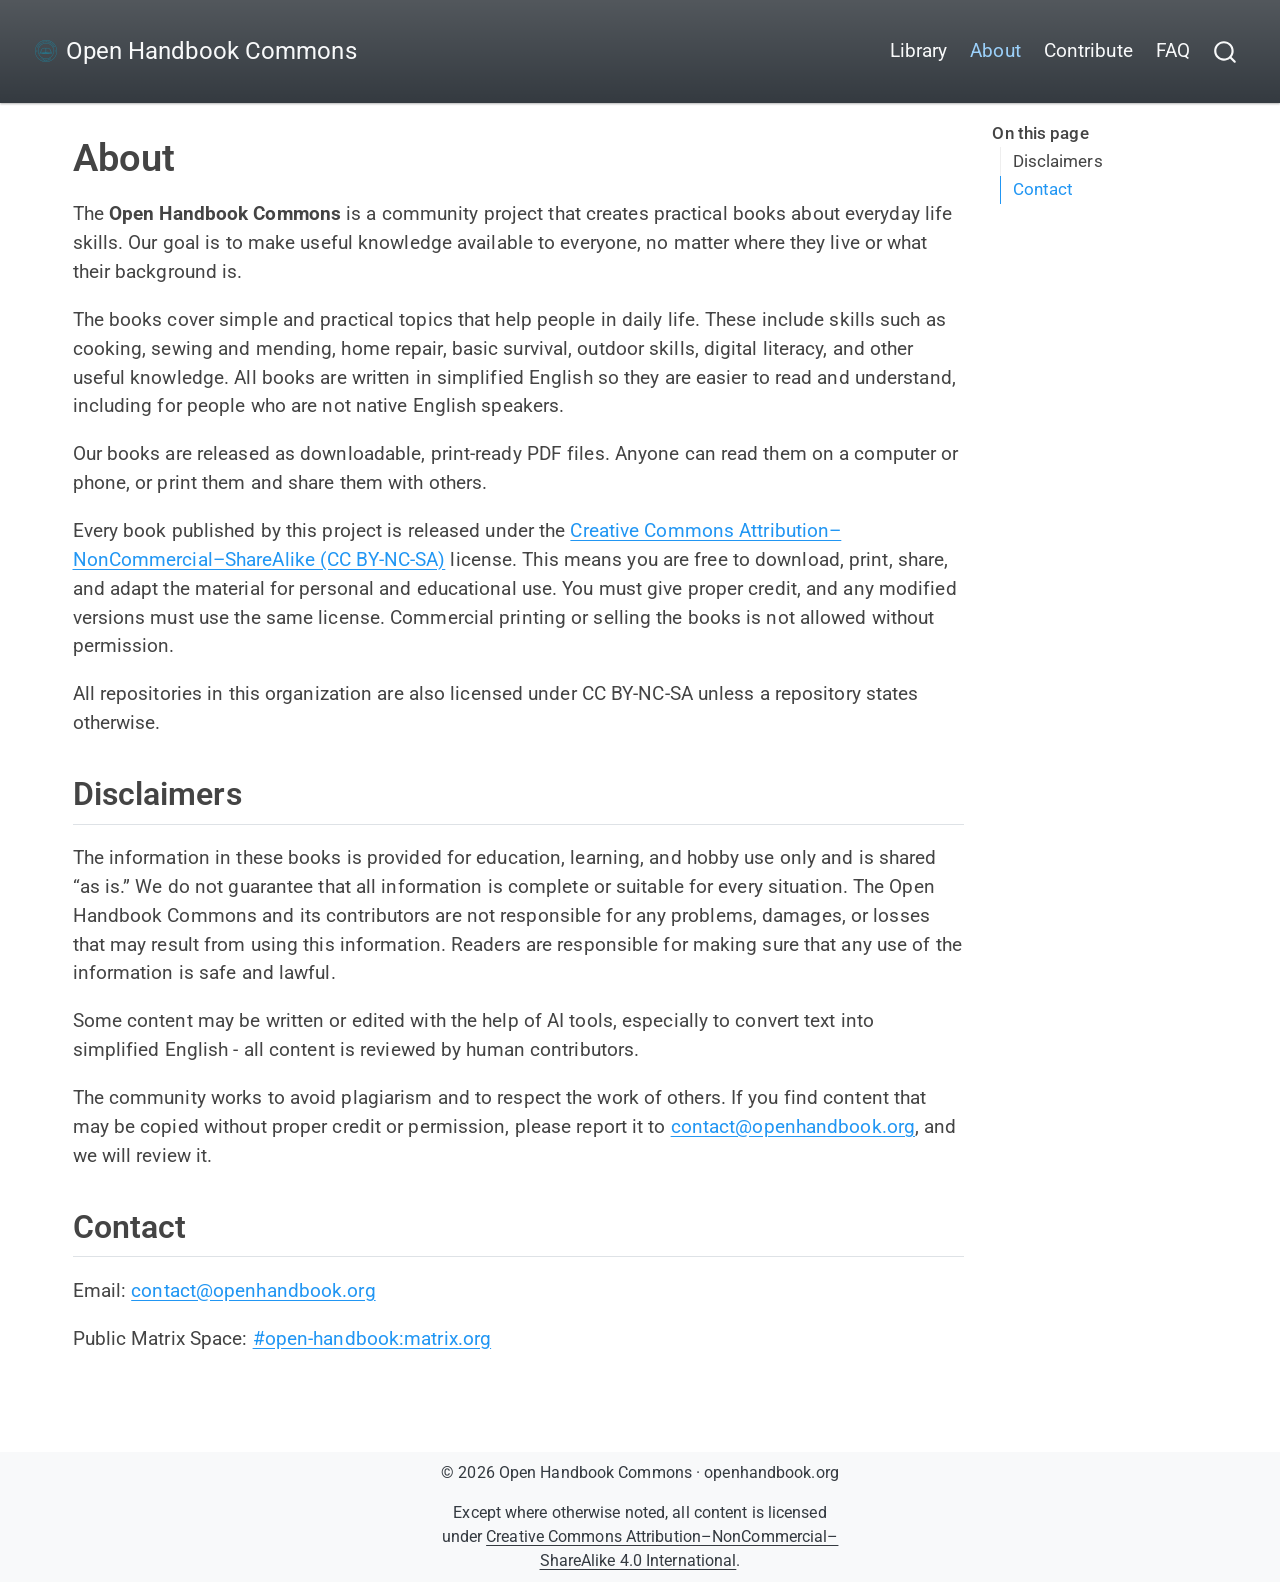
==== commit 3dbab59f: "faq page" ====
--- a/docs/about/index.html
+++ b/docs/about/index.html
@@ -70,11 +70,14 @@
   }
 }</script>
 <script type="text/javascript" src="https://platform-api.sharethis.com/js/sharethis.js#property=651f6abdc9bda500128cb0eb&amp;product=sticky-share-buttons&amp;source=platform" async="async"></script>
-<link rel="preconnect" href="https://fonts.googleapis.com">
-<link rel="preconnect" href="https://fonts.gstatic.com" crossorigin="">
-<link href="https://fonts.googleapis.com/css2?family=Libertinus+Serif:wght@400;600;700&amp;display=swap" rel="stylesheet">
-
-
+
+
+<meta property="og:title" content="About – Open Handbook Commons">
+<meta property="og:description" content="Open practical knowledge for everyone.">
+<meta property="og:site_name" content="Open Handbook Commons">
+<meta name="twitter:title" content="About – Open Handbook Commons">
+<meta name="twitter:description" content="Open practical knowledge for everyone.">
+<meta name="twitter:card" content="summary">
 </head>
 
 <body class="nav-fixed quarto-light">
@@ -110,6 +113,10 @@
     <a class="nav-link" href="../contribute/index.html"> 
 <span class="menu-text">Contribute</span></a>
   </li>  
+  <li class="nav-item">
+    <a class="nav-link" href="../faq/index.html"> 
+<span class="menu-text">FAQ</span></a>
+  </li>  
 </ul>
           </div> <!-- /navcollapse -->
             <div class="quarto-navbar-tools">
